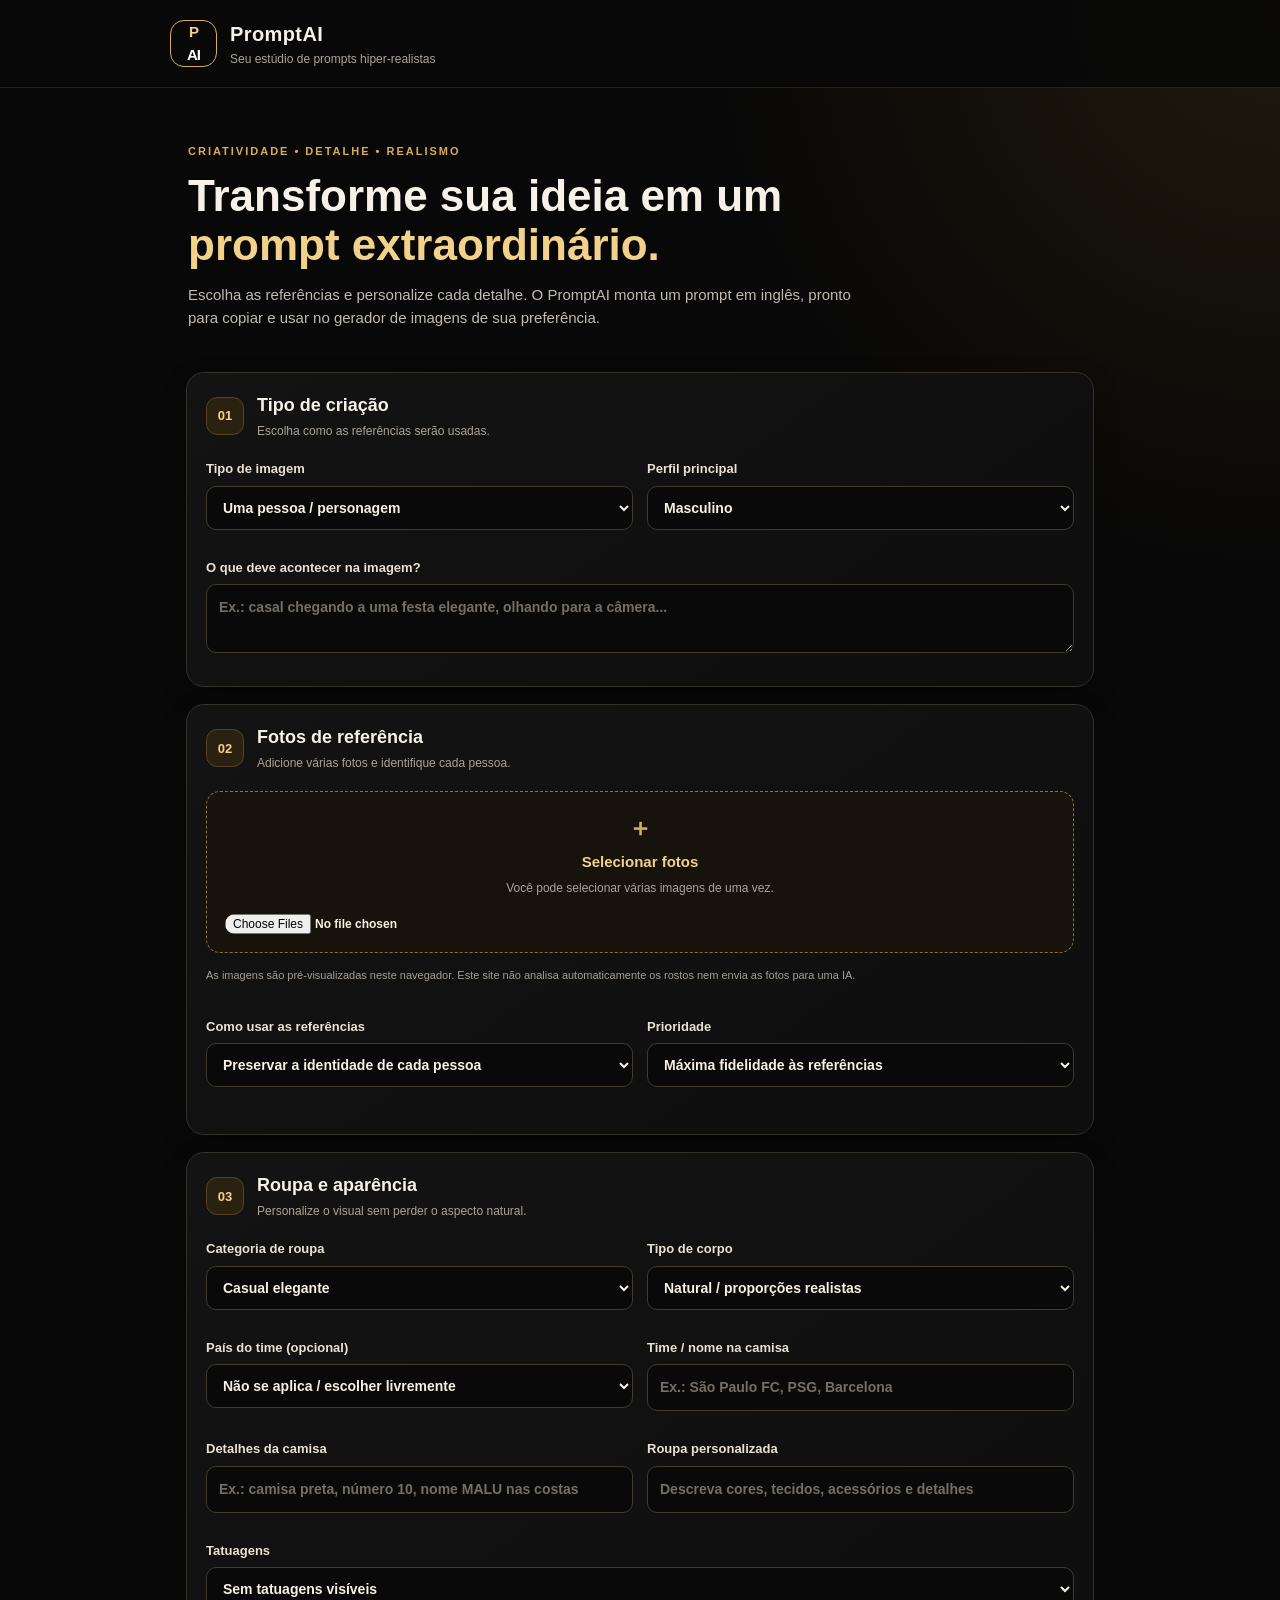
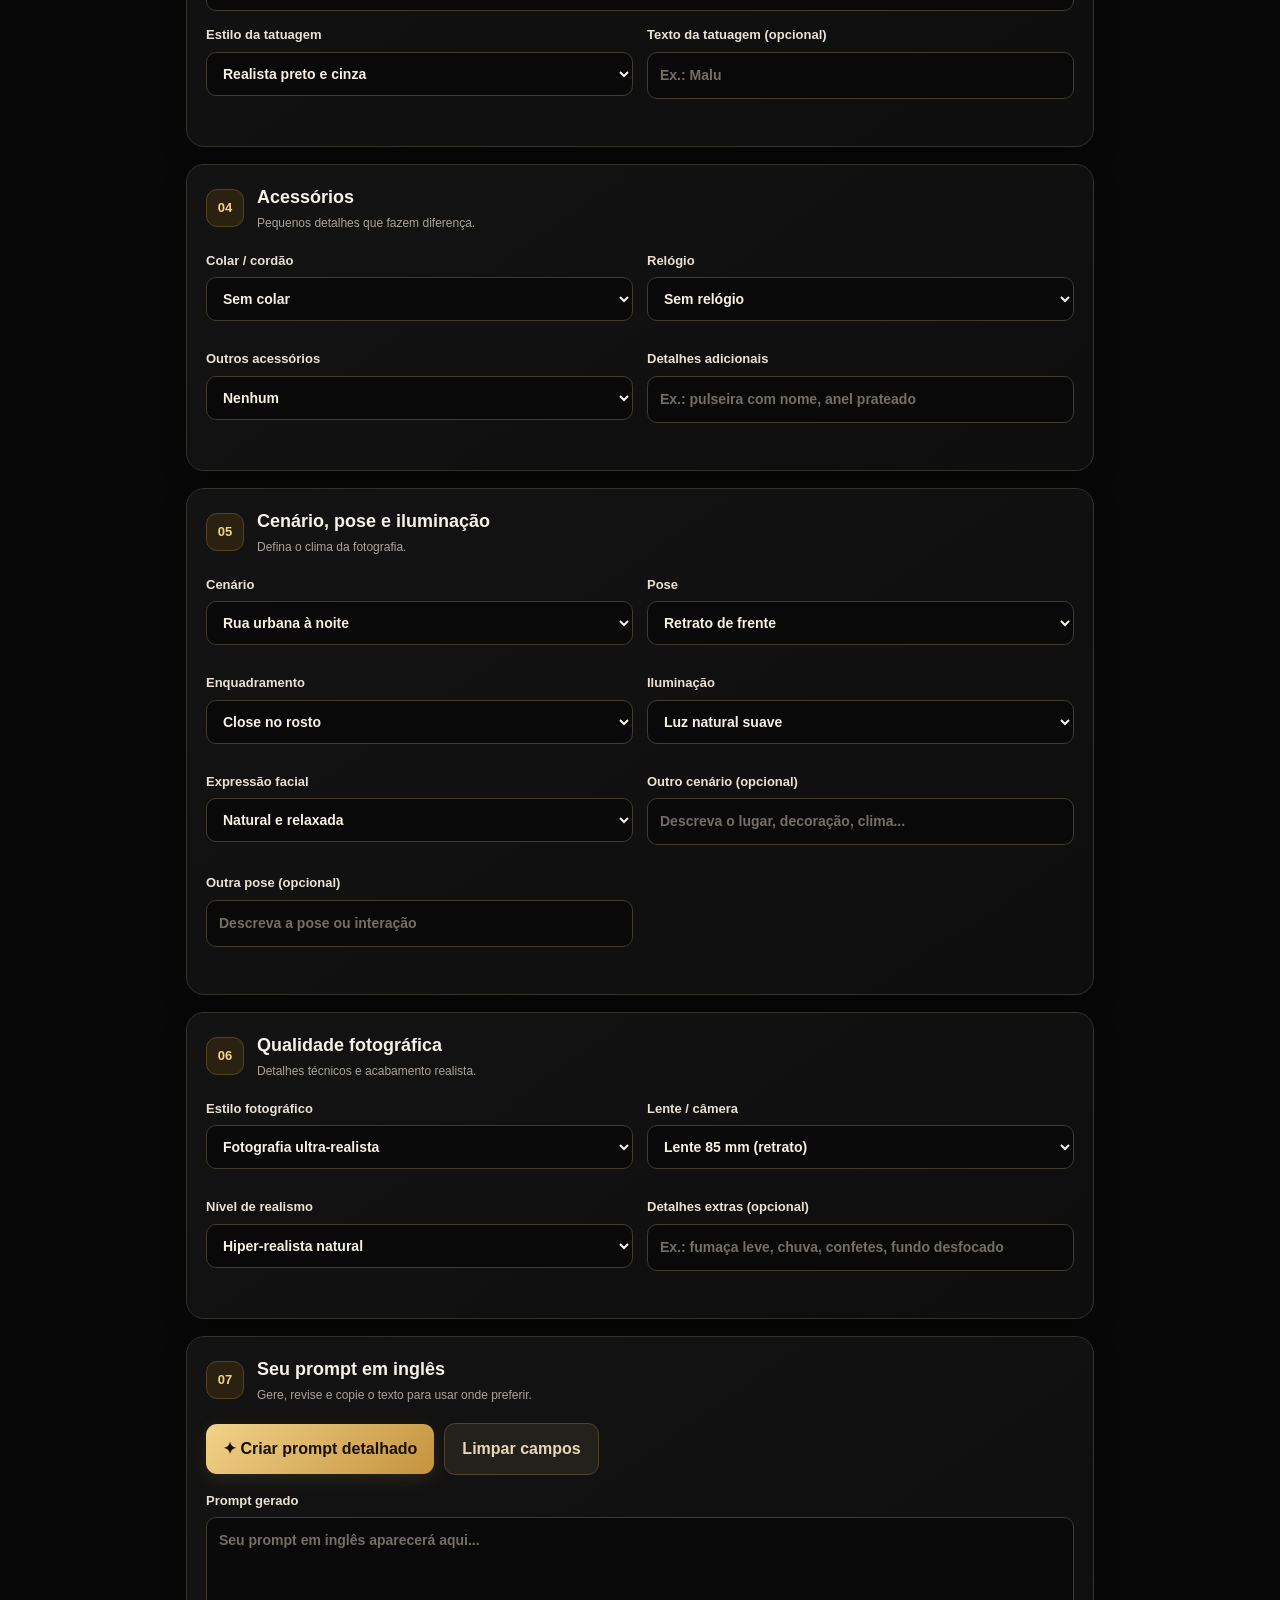
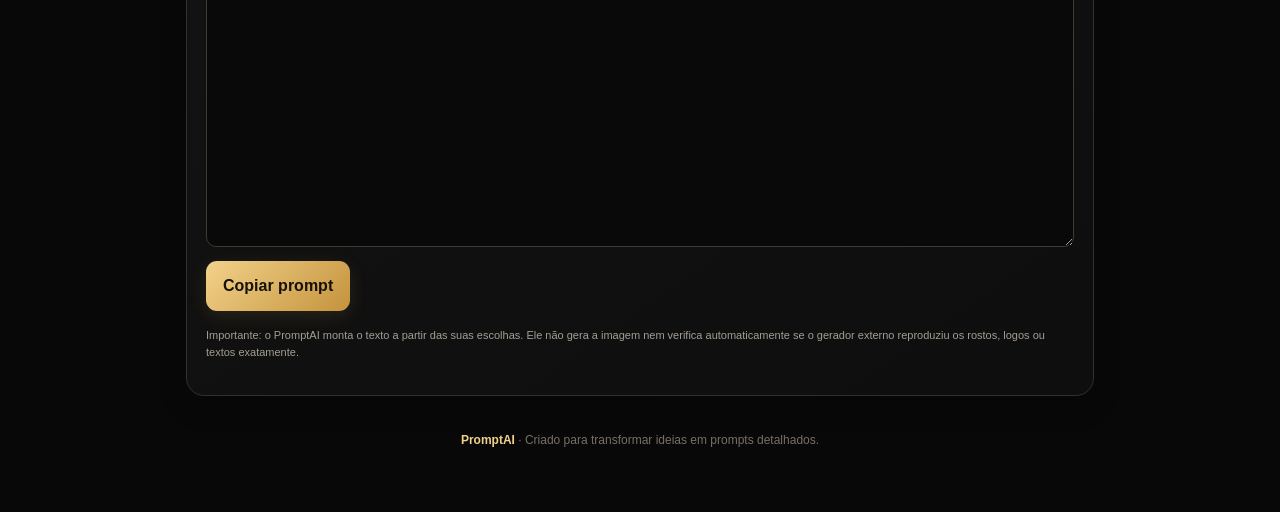
==== index.html @ b7772e70 "Add files via upload" ====
<!DOCTYPE html>
<html lang="pt-BR">
<head>
  <meta charset="UTF-8">
  <meta name="viewport" content="width=device-width, initial-scale=1.0">
  <meta name="theme-color" content="#080808">
  <title>PromptAI — Gerador de Prompts</title>
  <link rel="stylesheet" href="style.css">
</head>
<body>
  <header class="topbar">
    <div class="brand-mark">P<span>AI</span></div>
    <div>
      <h1>PromptAI</h1>
      <p>Seu estúdio de prompts hiper-realistas</p>
    </div>
  </header>

  <main class="container">
    <section class="hero">
      <p class="eyebrow">CRIATIVIDADE • DETALHE • REALISMO</p>
      <h2>Transforme sua ideia em um <span>prompt extraordinário.</span></h2>
      <p>Escolha as referências e personalize cada detalhe. O PromptAI monta um prompt em inglês, pronto para copiar e usar no gerador de imagens de sua preferência.</p>
    </section>

    <form id="promptForm">
      <section class="panel">
        <div class="section-heading"><span class="number">01</span><div><h3>Tipo de criação</h3><p>Escolha como as referências serão usadas.</p></div></div>
        <div class="field-grid">
          <label>Tipo de imagem
            <select id="creationType">
              <option value="single">Uma pessoa / personagem</option>
              <option value="couple">Casal</option>
              <option value="family">Família</option>
              <option value="group">Grupo de pessoas</option>
              <option value="composition">Colocar a pessoa da primeira foto na segunda foto</option>
            </select>
          </label>
          <label>Perfil principal
            <select id="profile">
              <option value="masculine">Masculino</option>
              <option value="feminine">Feminino</option>
              <option value="child">Criança</option>
              <option value="mixed">Perfis variados / grupo</option>
              <option value="other">Outro</option>
            </select>
          </label>
        </div>
        <label>O que deve acontecer na imagem?
          <textarea id="idea" rows="2" placeholder="Ex.: casal chegando a uma festa elegante, olhando para a câmera..."></textarea>
        </label>
      </section>

      <section class="panel">
        <div class="section-heading"><span class="number">02</span><div><h3>Fotos de referência</h3><p>Adicione várias fotos e identifique cada pessoa.</p></div></div>
        <label class="upload-box" for="referencePhotos">
          <span class="upload-icon">＋</span>
          <strong>Selecionar fotos</strong>
          <span>Você pode selecionar várias imagens de uma vez.</span>
          <input id="referencePhotos" type="file" accept="image/*" multiple>
        </label>
        <p class="hint">As imagens são pré-visualizadas neste navegador. Este site não analisa automaticamente os rostos nem envia as fotos para uma IA.</p>
        <div id="previewGrid" class="preview-grid"></div>
        <div class="field-grid">
          <label>Como usar as referências
            <select id="referenceMode">
              <option value="identity">Preservar a identidade de cada pessoa</option>
              <option value="style">Usar como referência de estilo e aparência</option>
              <option value="composition">Usar a primeira foto como pessoa e a segunda como cenário/composição</option>
            </select>
          </label>
          <label>Prioridade
            <select id="identityStrength">
              <option value="strict">Máxima fidelidade às referências</option>
              <option value="balanced">Fidelidade com adaptação natural à cena</option>
              <option value="inspired">Apenas inspiração visual</option>
            </select>
          </label>
        </div>
      </section>

      <section class="panel">
        <div class="section-heading"><span class="number">03</span><div><h3>Roupa e aparência</h3><p>Personalize o visual sem perder o aspecto natural.</p></div></div>
        <div class="field-grid">
          <label>Categoria de roupa
            <select id="clothing">
              <option value="elegant casual outfit">Casual elegante</option>
              <option value="luxury formal suit or evening dress">Terno / roupa de gala</option>
              <option value="football team jersey">Camisa de time de futebol</option>
              <option value="basketball jersey and athletic shorts">Uniforme de basquete</option>
              <option value="American football uniform">Uniforme de futebol americano</option>
              <option value="esports team jersey">Camisa de esports</option>
              <option value="streetwear outfit with sneakers">Streetwear</option>
              <option value="black gothic outfit with dark accessories">Gótico</option>
              <option value="hoodie and casual jacket">Moletom / jaqueta</option>
              <option value="biker jacket and motorcycle-inspired clothing">Motociclismo</option>
              <option value="military-inspired tactical clothing">Tático / militar inspirado</option>
              <option value="fitness or gym clothing">Academia / fitness</option>
              <option value="beachwear and shorts">Praia / bermuda</option>
              <option value="swimwear">Maiô / roupa de banho</option>
              <option value="bikini">Biquíni</option>
              <option value="shirtless upper body with shorts">Sem camisa e de bermuda</option>
              <option value="school-appropriate everyday clothing">Roupa infantil / escolar</option>
              <option value="custom outfit described by the user">Outra roupa (descrever abaixo)</option>
            </select>
          </label>
          <label>Tipo de corpo
            <select id="bodyType">
              <option value="natural realistic body proportions">Natural / proporções realistas</option>
              <option value="athletic body type">Atlético</option>
              <option value="fit and visibly defined physique">Definido</option>
              <option value="muscular physique with realistic anatomy">Musculoso</option>
              <option value="plus-size body with natural proportions">Plus size</option>
              <option value="curvy body with natural realistic proportions">Curvilíneo</option>
              <option value="petite body with natural proportions">Pequeno / delicado</option>
              <option value="childlike natural body proportions, age-appropriate">Proporções naturais de criança</option>
            </select>
          </label>
          <label>País do time (opcional)
            <select id="teamCountry">
              <option value="">Não se aplica / escolher livremente</option>
              <option value="Brazil">Brasil</option><option value="France">França</option>
              <option value="Spain">Espanha</option><option value="England">Inglaterra</option>
              <option value="Portugal">Portugal</option><option value="Argentina">Argentina</option>
              <option value="United States">Estados Unidos</option><option value="Germany">Alemanha</option>
              <option value="Italy">Itália</option><option value="Other country">Outro país</option>
            </select>
          </label>
          <label>Time / nome na camisa
            <input id="teamName" type="text" placeholder="Ex.: São Paulo FC, PSG, Barcelona">
          </label>
          <label>Detalhes da camisa
            <input id="jerseyDetails" type="text" placeholder="Ex.: camisa preta, número 10, nome MALU nas costas">
          </label>
          <label>Roupa personalizada
            <input id="customClothing" type="text" placeholder="Descreva cores, tecidos, acessórios e detalhes">
          </label>
        </div>
        <label>Tatuagens
          <select id="tattoos">
            <option value="no visible tattoos">Sem tatuagens visíveis</option>
            <option value="realistic tattoos on the arms and forearms">Braços e antebraços</option>
            <option value="realistic tattoos on the neck and hands">Pescoço e mãos</option>
            <option value="realistic tattoos on the chest and back">Peito e costas</option>
            <option value="realistic tattoos on the legs">Pernas</option>
            <option value="multiple realistic tattoos across selected body areas">Várias regiões</option>
            <option value="custom tattoo design described by the user">Tatuagem personalizada</option>
          </select>
        </label>
        <div class="field-grid">
          <label>Estilo da tatuagem
            <select id="tattooStyle">
              <option value="realistic black and grey tattoo style">Realista preto e cinza</option>
              <option value="blackwork tattoo style">Blackwork</option>
              <option value="tribal tattoo style">Tribal</option>
              <option value="old school tattoo style">Old school</option>
              <option value="oriental tattoo style">Oriental</option>
              <option value="fine-line lettering tattoo style">Escrita / fine line</option>
            </select>
          </label>
          <label>Texto da tatuagem (opcional)
            <input id="tattooText" type="text" placeholder="Ex.: Malu">
          </label>
        </div>
      </section>

      <section class="panel">
        <div class="section-heading"><span class="number">04</span><div><h3>Acessórios</h3><p>Pequenos detalhes que fazem diferença.</p></div></div>
        <div class="field-grid">
          <label>Colar / cordão
            <select id="necklace">
              <option value="no necklace">Sem colar</option>
              <option value="thin silver chain necklace">Corrente fina de prata</option>
              <option value="thick silver chain necklace">Corrente grossa de prata</option>
              <option value="gold chain necklace">Corrente de ouro</option>
              <option value="gold chain with a cross pendant">Ouro com pingente de cruz</option>
              <option value="silver chain with a cross pendant">Prata com pingente de cruz</option>
              <option value="necklace with a heart pendant">Pingente de coração</option>
              <option value="personalized name necklace">Colar com nome personalizado</option>
              <option value="simple child-appropriate necklace">Colar infantil discreto</option>
            </select>
          </label>
          <label>Relógio
            <select id="watch">
              <option value="no watch">Sem relógio</option>
              <option value="luxury silver wristwatch">Relógio de luxo prateado</option>
              <option value="luxury gold wristwatch">Relógio de luxo dourado</option>
              <option value="black luxury wristwatch">Relógio preto elegante</option>
              <option value="sport smartwatch">Relógio esportivo / smartwatch</option>
              <option value="colorful child-friendly digital watch">Relógio digital infantil</option>
            </select>
          </label>
          <label>Outros acessórios
            <select id="accessories">
              <option value="no additional accessories">Nenhum</option>
              <option value="subtle rings and bracelets">Anéis e pulseiras</option>
              <option value="earrings and subtle piercings">Brincos e piercings discretos</option>
              <option value="sunglasses">Óculos escuros</option>
              <option value="backwards cap">Boné para trás</option>
              <option value="stylish hat and sunglasses">Chapéu e óculos</option>
              <option value="handbag or shoulder bag">Bolsa</option>
              <option value="age-appropriate backpack and playful accessories">Mochila / acessórios infantis</option>
              <option value="a teddy bear or age-appropriate toy">Ursinho ou brinquedo</option>
            </select>
          </label>
          <label>Detalhes adicionais
            <input id="accessoryDetails" type="text" placeholder="Ex.: pulseira com nome, anel prateado">
          </label>
        </div>
      </section>

      <section class="panel">
        <div class="section-heading"><span class="number">05</span><div><h3>Cenário, pose e iluminação</h3><p>Defina o clima da fotografia.</p></div></div>
        <div class="field-grid">
          <label>Cenário
            <select id="scene">
              <option value="a stylish urban street at night">Rua urbana à noite</option>
              <option value="a luxury gala with elegant guests and warm lights">Festa de gala</option>
              <option value="a lively nightclub with atmospheric lights">Boate / balada movimentada</option>
              <option value="a birthday party with tasteful decorations">Festa de aniversário</option>
              <option value="a wedding celebration">Casamento</option>
              <option value="a Halloween party with dramatic decorations">Festa de Halloween</option>
              <option value="a pool party in a beautiful outdoor setting">Festa na piscina</option>
              <option value="a sunny tropical beach">Praia tropical</option>
              <option value="a modern luxury interior">Interior moderno e luxuoso</option>
              <option value="a professional photographic studio">Estúdio fotográfico</option>
              <option value="a cozy home living room">Sala aconchegante de casa</option>
              <option value="a family-friendly playground">Parquinho infantil</option>
              <option value="a school environment appropriate for children">Ambiente escolar</option>
              <option value="a sports stadium with a crowd">Estádio esportivo</option>
              <option value="a scenic outdoor landscape">Paisagem ao ar livre</option>
              <option value="a custom location described by the user">Outro cenário (descrever abaixo)</option>
            </select>
          </label>
          <label>Pose
            <select id="pose">
              <option value="a natural front-facing portrait looking at the camera">Retrato de frente</option>
              <option value="a casual selfie taken with the front camera">Selfie frontal</option>
              <option value="a mirror selfie holding a phone naturally">Selfie no espelho com celular</option>
              <option value="a full-body mirror photo">Foto de corpo inteiro no espelho</option>
              <option value="a full-body photograph taken by another person">Foto de corpo inteiro por outra pessoa</option>
              <option value="a candid photo captured naturally during a party">Foto espontânea na festa</option>
              <option value="standing confidently with relaxed posture">Em pé, postura confiante</option>
              <option value="sitting casually in a natural pose">Sentado naturalmente</option>
              <option value="walking naturally toward the camera">Caminhando em direção à câmera</option>
              <option value="a couple hugging affectionately">Casal abraçado</option>
              <option value="a couple sharing a natural romantic kiss">Casal se beijando</option>
              <option value="a couple holding hands and looking at each other">Casal de mãos dadas</option>
              <option value="a parent warmly hugging their child">Pai ou mãe abraçando a criança</option>
              <option value="a parent playing gently with their child">Pai ou mãe brincando com a criança</option>
              <option value="a family sitting together on a couch">Família reunida no sofá</option>
              <option value="a cheerful family selfie">Selfie de família</option>
              <option value="a group of friends posing naturally together">Grupo posando junto</option>
              <option value="a custom pose described by the user">Outra pose (descrever abaixo)</option>
            </select>
          </label>
          <label>Enquadramento
            <select id="framing">
              <option value="close-up portrait">Close no rosto</option>
              <option value="waist-up portrait">Da cintura para cima</option>
              <option value="three-quarter body composition">Três quartos do corpo</option>
              <option value="full-body composition with feet visible">Corpo inteiro com os pés visíveis</option>
              <option value="wide environmental portrait showing the surroundings">Plano aberto mostrando o cenário</option>
            </select>
          </label>
          <label>Iluminação
            <select id="lighting">
              <option value="soft natural window light with gentle shadows">Luz natural suave</option>
              <option value="cinematic dramatic lighting with controlled shadows">Luz cinematográfica dramática</option>
              <option value="warm golden event lighting">Luz quente de evento</option>
              <option value="professional studio softbox lighting">Softbox de estúdio</option>
              <option value="neon nightclub lighting with realistic reflections">Neon de balada</option>
              <option value="bright sunny daylight with natural shadows">Luz do sol</option>
              <option value="moody low-key lighting with detailed highlights">Luz escura com realces</option>
            </select>
          </label>
          <label>Expressão facial
            <select id="expression">
              <option value="a natural relaxed expression">Natural e relaxada</option>
              <option value="a confident subtle smile">Sorriso discreto e confiante</option>
              <option value="a joyful candid smile">Sorriso espontâneo</option>
              <option value="a serious intense expression">Séria e intensa</option>
              <option value="a romantic affectionate expression">Romântica e carinhosa</option>
              <option value="a playful cheerful expression">Divertida e alegre</option>
            </select>
          </label>
          <label>Outro cenário (opcional)
            <input id="customScene" type="text" placeholder="Descreva o lugar, decoração, clima...">
          </label>
          <label>Outra pose (opcional)
            <input id="customPose" type="text" placeholder="Descreva a pose ou interação">
          </label>
        </div>
      </section>

      <section class="panel">
        <div class="section-heading"><span class="number">06</span><div><h3>Qualidade fotográfica</h3><p>Detalhes técnicos e acabamento realista.</p></div></div>
        <div class="field-grid">
          <label>Estilo fotográfico
            <select id="photoStyle">
              <option value="ultra-realistic professional photography">Fotografia ultra-realista</option>
              <option value="luxury editorial fashion photography">Editorial de moda luxuoso</option>
              <option value="natural smartphone photography with realistic imperfections">Foto natural de celular</option>
              <option value="cinematic film still photography">Fotografia cinematográfica</option>
              <option value="professional event photography">Fotografia profissional de eventos</option>
              <option value="high-end studio portrait photography">Retrato profissional de estúdio</option>
            </select>
          </label>
          <label>Lente / câmera
            <select id="camera">
              <option value="85mm portrait lens, shallow depth of field">Lente 85 mm (retrato)</option>
              <option value="50mm lens, natural perspective">Lente 50 mm (perspectiva natural)</option>
              <option value="35mm lens, environmental portrait">Lente 35 mm (ambiente)</option>
              <option value="24mm smartphone camera perspective">Câmera de celular / 24 mm</option>
              <option value="professional full-frame camera with a 70-200mm lens">Câmera full-frame / 70–200 mm</option>
            </select>
          </label>
          <label>Nível de realismo
            <select id="realism">
              <option value="highly photorealistic with natural imperfections">Hiper-realista natural</option>
              <option value="realistic editorial retouching without over-smoothing">Editorial com retoque leve</option>
              <option value="raw candid realism, not overly polished">Realismo espontâneo</option>
              <option value="cinematic photorealism with rich but natural detail">Realismo cinematográfico</option>
            </select>
          </label>
          <label>Detalhes extras (opcional)
            <input id="extraDetails" type="text" placeholder="Ex.: fumaça leve, chuva, confetes, fundo desfocado">
          </label>
        </div>
      </section>

      <section class="panel">
        <div class="section-heading"><span class="number">07</span><div><h3>Seu prompt em inglês</h3><p>Gere, revise e copie o texto para usar onde preferir.</p></div></div>
        <div class="button-row">
          <button class="primary-button" type="submit">✦ Criar prompt detalhado</button>
          <button class="secondary-button" type="button" id="clearButton">Limpar campos</button>
        </div>
        <label for="outputPrompt">Prompt gerado
          <textarea id="outputPrompt" rows="14" placeholder="Seu prompt em inglês aparecerá aqui..." spellcheck="false"></textarea>
        </label>
        <div class="button-row">
          <button class="primary-button" type="button" id="copyButton">Copiar prompt</button>
          <span id="copyStatus" role="status" aria-live="polite"></span>
        </div>
        <p class="hint">Importante: o PromptAI monta o texto a partir das suas escolhas. Ele não gera a imagem nem verifica automaticamente se o gerador externo reproduziu os rostos, logos ou textos exatamente.</p>
      </section>
    </form>
    <footer><span>PromptAI</span> · Criado para transformar ideias em prompts detalhados.</footer>
  </main>
  <script src="script.js"></script>
</body>
</html>
---- style.css ----
*{box-sizing:border-box}
:root{--bg:#080808;--panel:#111111;--panel2:#171717;--gold:#d9ad55;--gold2:#f2d28a;--text:#f6f2e9;--muted:#aaa39a;--line:#35302a}
html{scroll-behavior:smooth}
body{margin:0;background:radial-gradient(circle at top right,#211a0d 0,#080808 36rem);color:var(--text);font-family:-apple-system,BlinkMacSystemFont,"Segoe UI",Roboto,Arial,sans-serif;line-height:1.5}
.topbar{display:flex;align-items:center;gap:13px;padding:19px max(18px,calc((100% - 940px)/2));border-bottom:1px solid #29231a;background:rgba(8,8,8,.92)}
.brand-mark{display:grid;place-items:center;width:47px;height:47px;border:1px solid var(--gold);border-radius:14px;color:var(--gold2);font-weight:900;font-size:15px;letter-spacing:-1px}.brand-mark span{color:white}
.topbar h1{font-size:20px;margin:0;letter-spacing:.4px}.topbar p{font-size:12px;color:var(--muted);margin:1px 0 0}
.container{max-width:940px;margin:auto;padding:24px 16px 45px}
.hero{padding:20px 2px 28px}.eyebrow{font-size:11px;letter-spacing:2px;color:var(--gold);font-weight:800}.hero h2{font-size:clamp(28px,6vw,44px);line-height:1.12;margin:10px 0 14px;max-width:750px}.hero h2 span{color:var(--gold2)}.hero>p:last-child{color:#c1bbb2;max-width:680px;font-size:15px}
.panel{background:linear-gradient(145deg,#131313,#0e0e0e);border:1px solid var(--line);border-radius:18px;padding:19px;margin:0 0 17px;box-shadow:0 10px 28px #0003}
.section-heading{display:flex;align-items:center;gap:13px;margin-bottom:19px}.number{flex:0 0 38px;height:38px;display:grid;place-items:center;border-radius:11px;background:#2a2111;color:var(--gold2);font-size:13px;font-weight:900;border:1px solid #554322}.section-heading h3{font-size:18px;margin:0}.section-heading p{margin:3px 0 0;font-size:12px;color:var(--muted)}
.field-grid{display:grid;grid-template-columns:repeat(2,minmax(0,1fr));gap:14px;margin-bottom:14px}
label{display:block;color:#e9e1d4;font-size:13px;font-weight:650;margin:0 0 14px}
input,select,textarea{display:block;width:100%;margin-top:7px;background:#090909;border:1px solid #403a31;border-radius:10px;padding:12px;color:#f7f1e5;font:inherit;font-size:14px;outline:none;min-width:0}
select{padding-right:30px}textarea{resize:vertical;line-height:1.55}input:focus,select:focus,textarea:focus{border-color:var(--gold);box-shadow:0 0 0 2px #d9ad5520}
input::placeholder,textarea::placeholder{color:#746e66}
.upload-box{min-height:135px;border:1px dashed #8e713c;border-radius:14px;background:#17130c;display:flex;flex-direction:column;align-items:center;justify-content:center;gap:5px;text-align:center;cursor:pointer;padding:18px}.upload-box input{max-width:100%;margin-top:12px;border:0;background:transparent;padding:0;font-size:12px}.upload-box strong{color:var(--gold2);font-size:15px}.upload-box span:not(.upload-icon){font-weight:400;color:var(--muted);font-size:12px}.upload-icon{font-size:24px;color:var(--gold)}
.hint{font-size:11px;color:#a49d93;line-height:1.55;margin:8px 0 15px}
.preview-grid{display:grid;grid-template-columns:repeat(2,minmax(0,1fr));gap:12px;margin:12px 0 18px}
.preview-card{background:#191919;border:1px solid #3b352b;border-radius:12px;padding:10px;min-width:0}.preview-card img{width:100%;height:160px;object-fit:cover;border-radius:8px;background:#222}.preview-card label{margin:9px 0 0;font-size:12px}.preview-card input{font-size:12px;padding:9px}
.button-row{display:flex;align-items:center;gap:10px;flex-wrap:wrap;margin:12px 0 16px}
button{font:inherit;font-weight:800;border:0;border-radius:11px;padding:13px 17px;cursor:pointer;min-height:46px}
.primary-button{background:linear-gradient(135deg,#f2d28a,#c4933d);color:#171109;box-shadow:0 5px 18px #d9ad5520}.primary-button:active{transform:translateY(1px)}
.secondary-button{background:#24211c;color:#e8d8b7;border:1px solid #51432c}
#copyStatus{font-size:12px;color:var(--gold2)}
footer{text-align:center;color:#777067;font-size:12px;padding:18px 0}footer span{color:var(--gold2);font-weight:800}
@media(max-width:600px){.container{padding:18px 12px 35px}.panel{padding:15px;border-radius:15px}.field-grid{grid-template-columns:1fr;gap:0}.preview-grid{grid-template-columns:repeat(2,minmax(0,1fr))}.preview-card img{height:125px}.hero{padding-top:10px}.button-row button{width:100%}.button-row{align-items:stretch}#copyStatus{width:100%}}
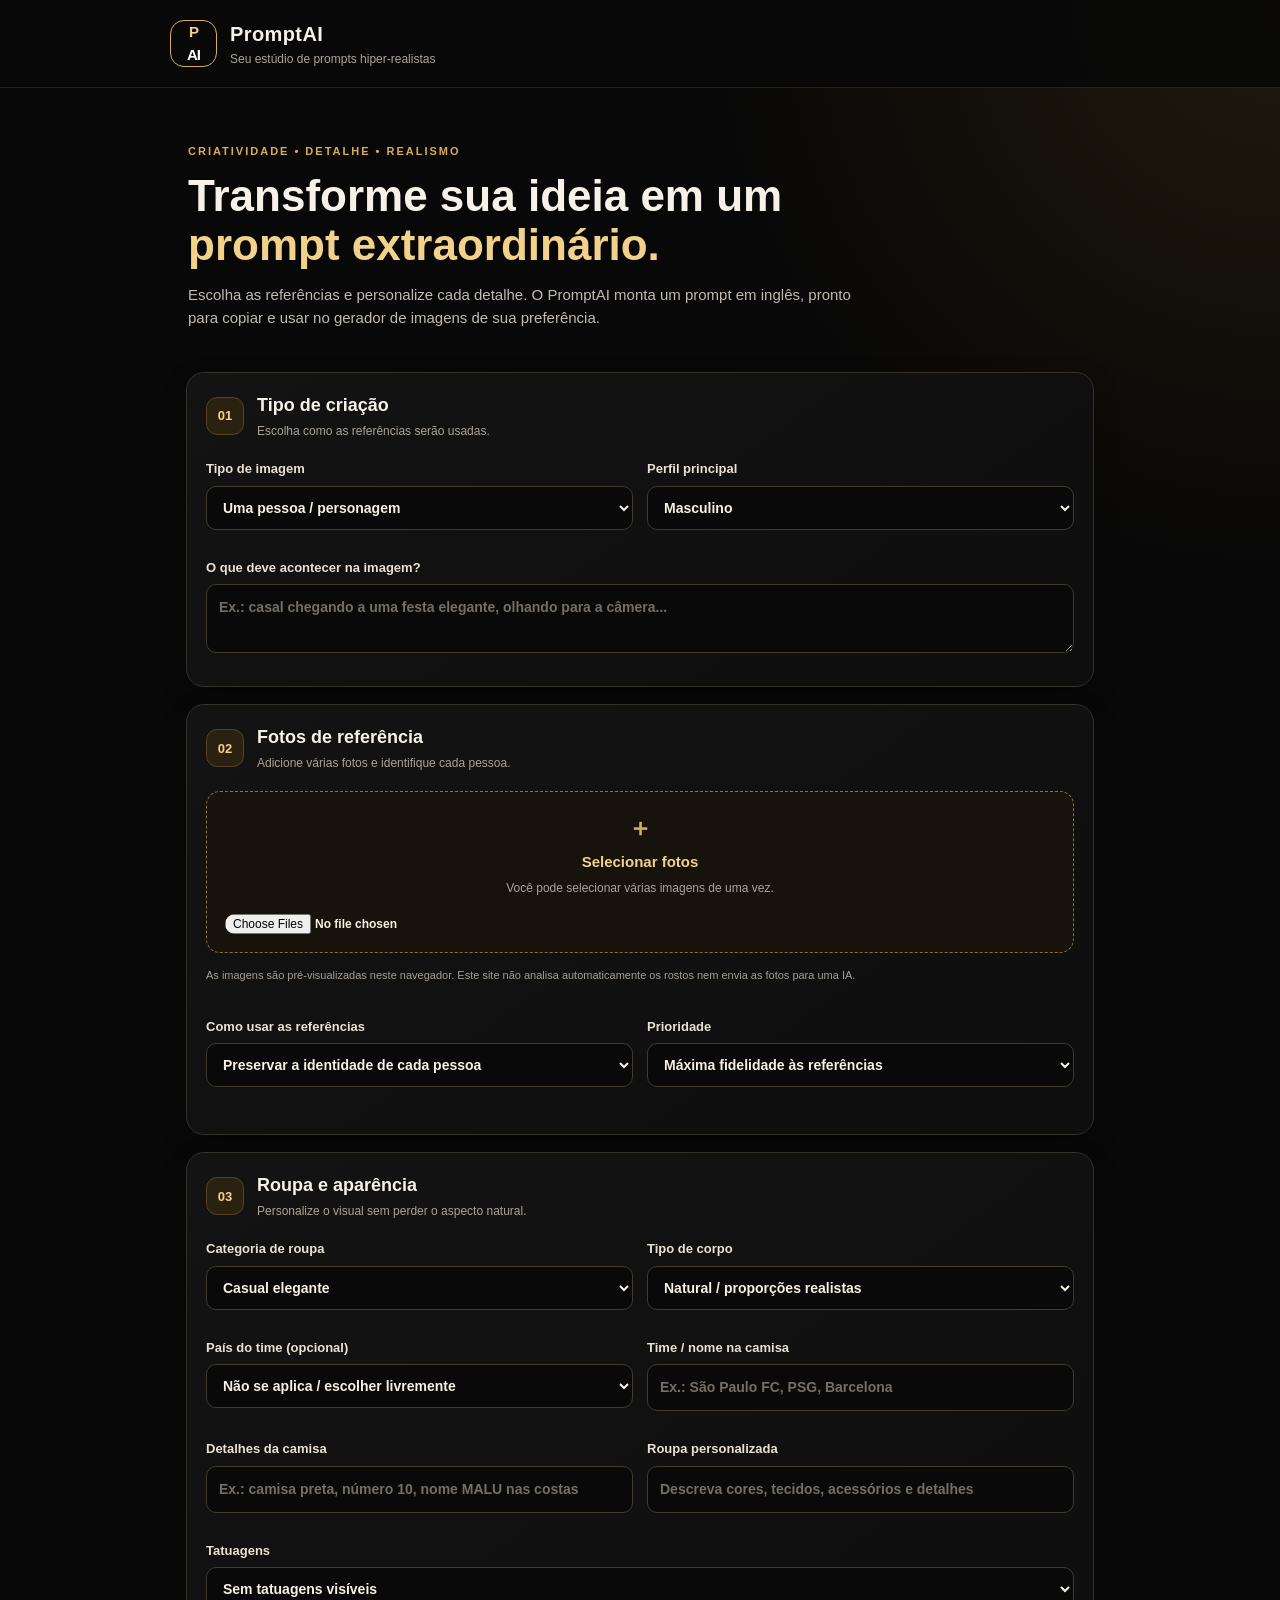
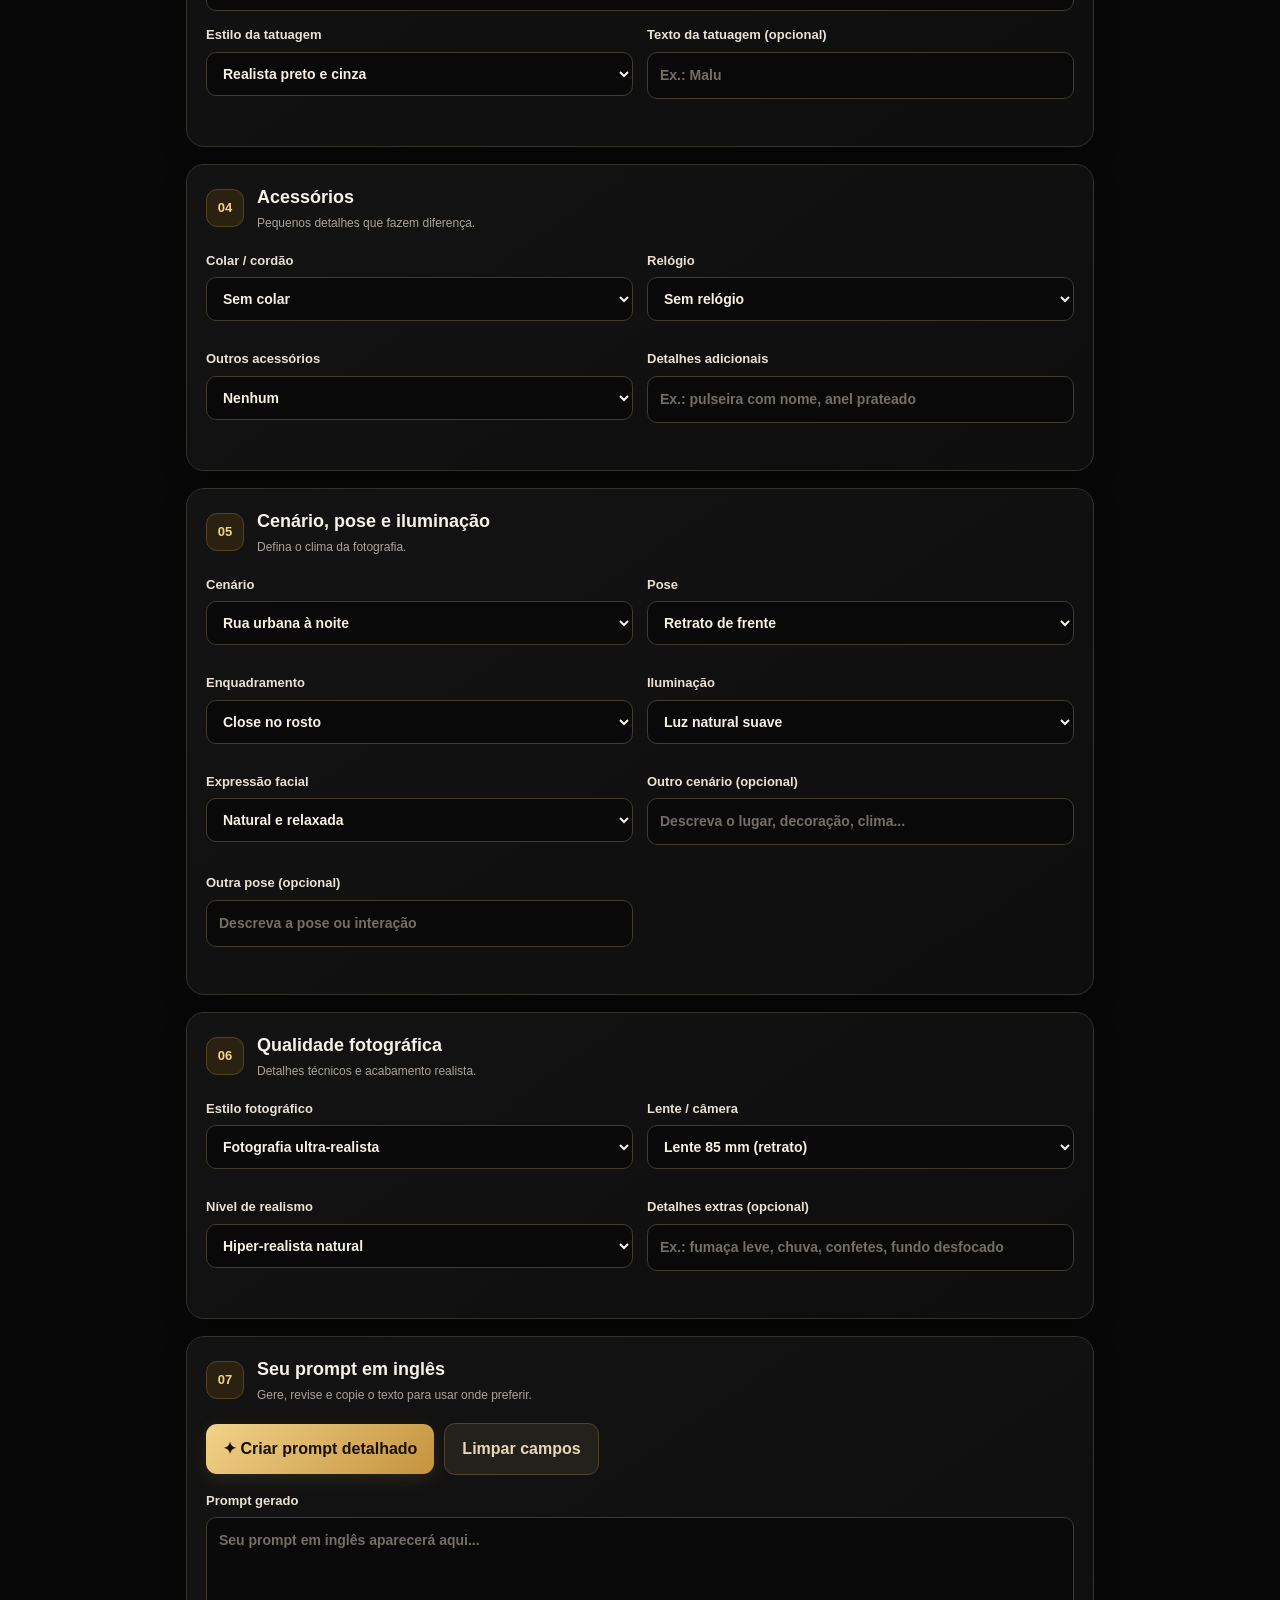
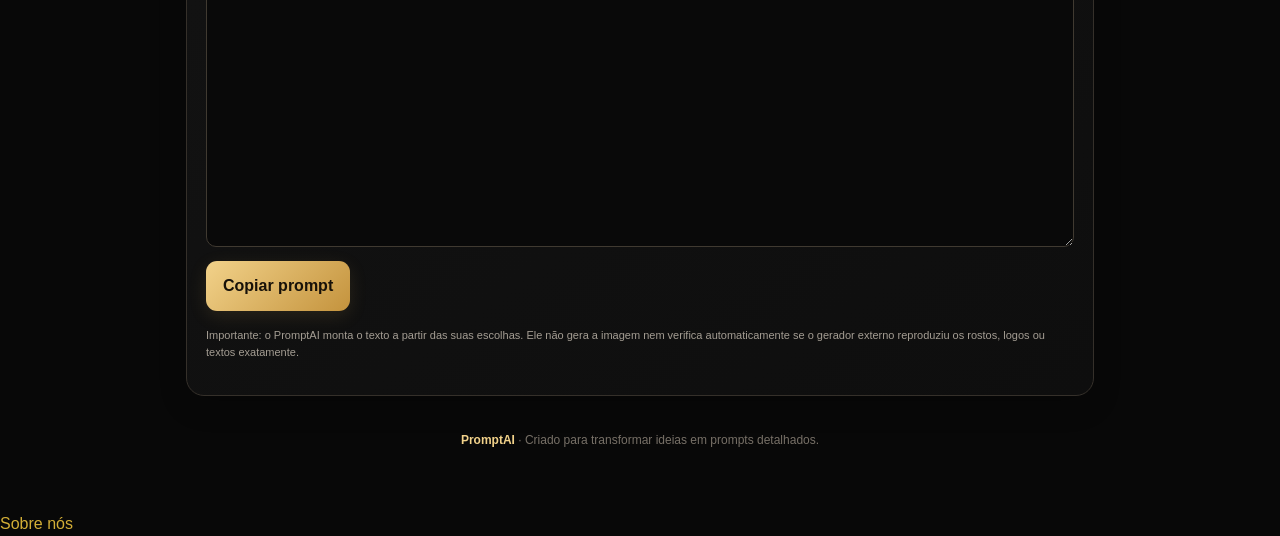
==== commit 83777d84: "Update index.html" ====
--- a/index.html
+++ b/index.html
@@ -1,6 +1,15 @@
 <!DOCTYPE html>
 <html lang="pt-BR">
-<head>
+<head> 
+<!-- Google tag (gtag.js) -->
+<script async src="https://www.googletagmanager.com/gtag/js?id=G-BEEH84XYGK"></script>
+<script>
+  window.dataLayer = window.dataLayer || [];
+  function gtag(){dataLayer.push(arguments);}
+  gtag('js', new Date());
+
+  gtag('config', 'G-BEEH84XYGK');
+</script>
   <meta charset="UTF-8">
   <meta name="viewport" content="width=device-width, initial-scale=1.0">
   <meta name="theme-color" content="#080808">
@@ -348,5 +357,6 @@
     <footer><span>PromptAI</span> · Criado para transformar ideias em prompts detalhados.</footer>
   </main>
   <script src="script.js"></script>
+<a href="sobre.html">Sobre nós</a> 
 </body>
 </html>
--- a/style.css
+++ b/style.css
@@ -25,3 +25,7 @@
 #copyStatus{font-size:12px;color:var(--gold2)}
 footer{text-align:center;color:#777067;font-size:12px;padding:18px 0}footer span{color:var(--gold2);font-weight:800}
 @media(max-width:600px){.container{padding:18px 12px 35px}.panel{padding:15px;border-radius:15px}.field-grid{grid-template-columns:1fr;gap:0}.preview-grid{grid-template-columns:repeat(2,minmax(0,1fr))}.preview-card img{height:125px}.hero{padding-top:10px}.button-row button{width:100%}.button-row{align-items:stretch}#copyStatus{width:100%}}
+a[href="sobre.html"] {
+  color: #D4AF37 !important;
+  text-decoration: none;
+}
